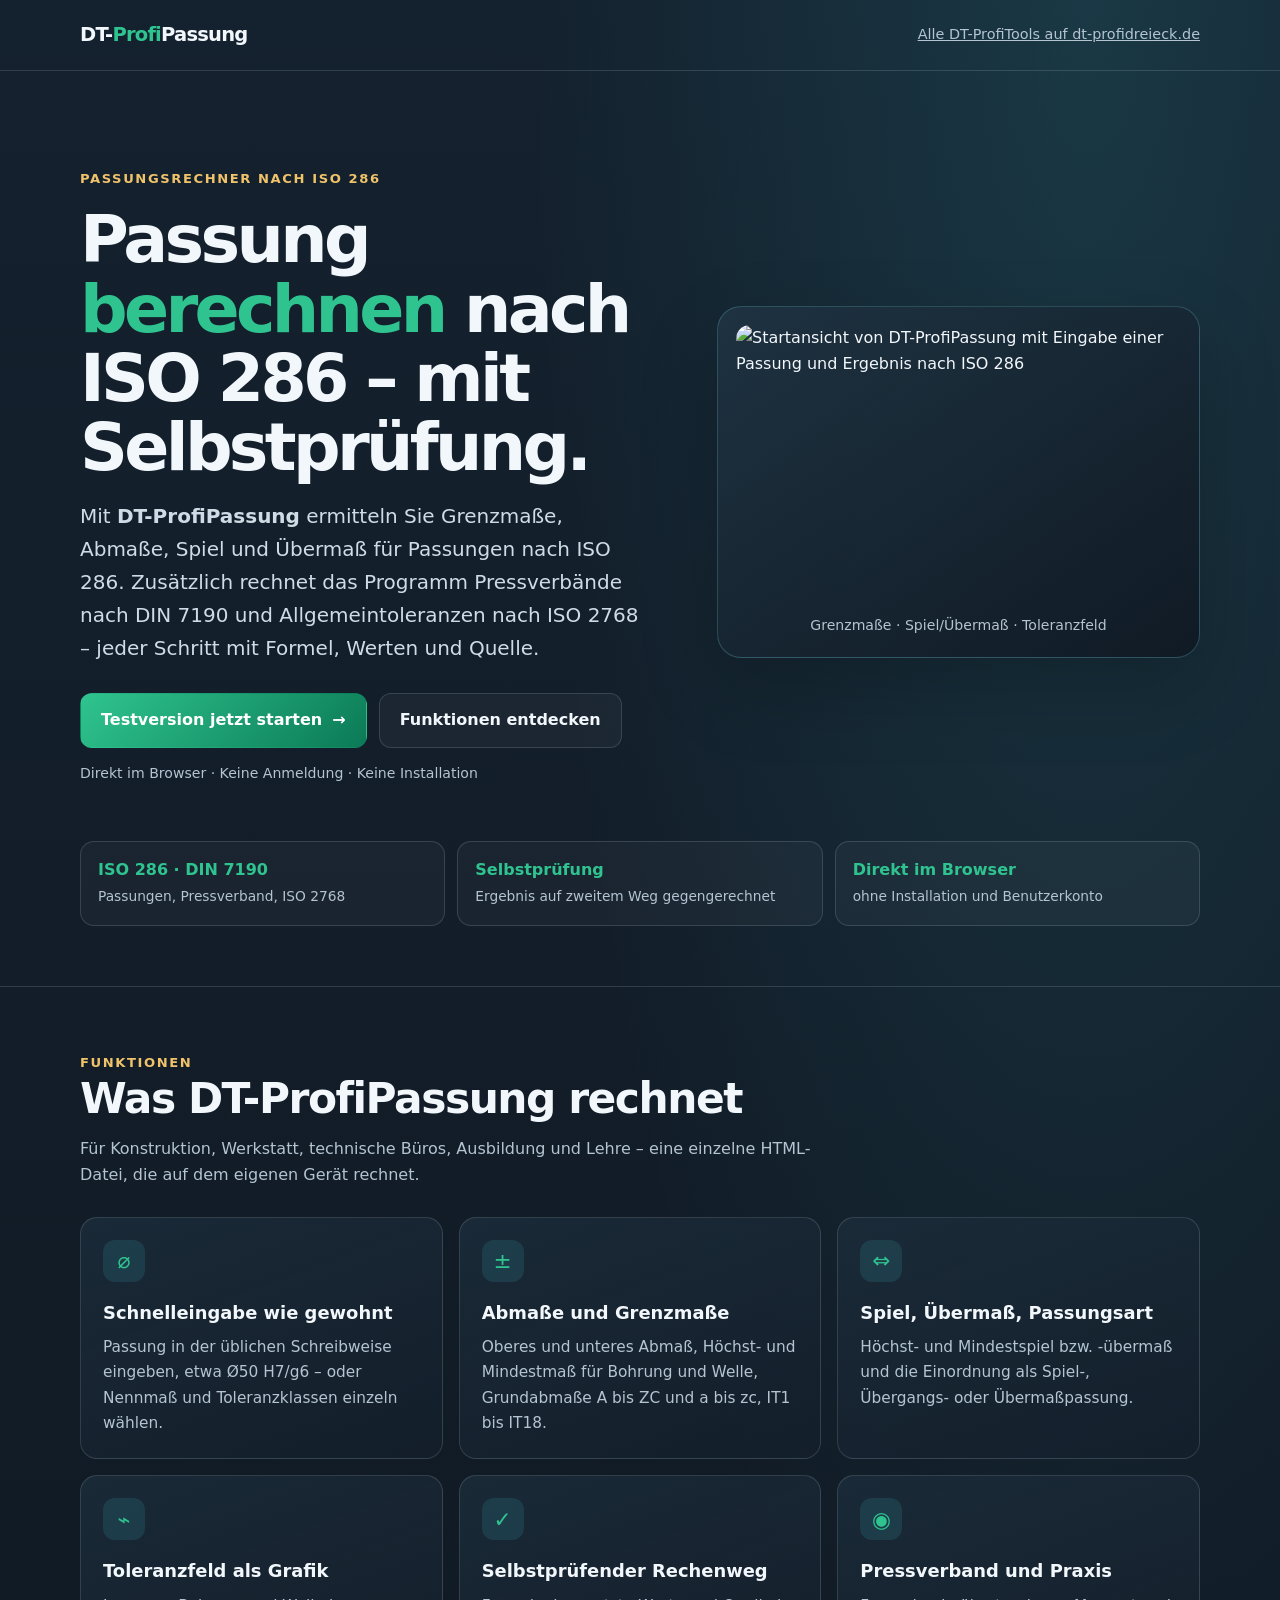
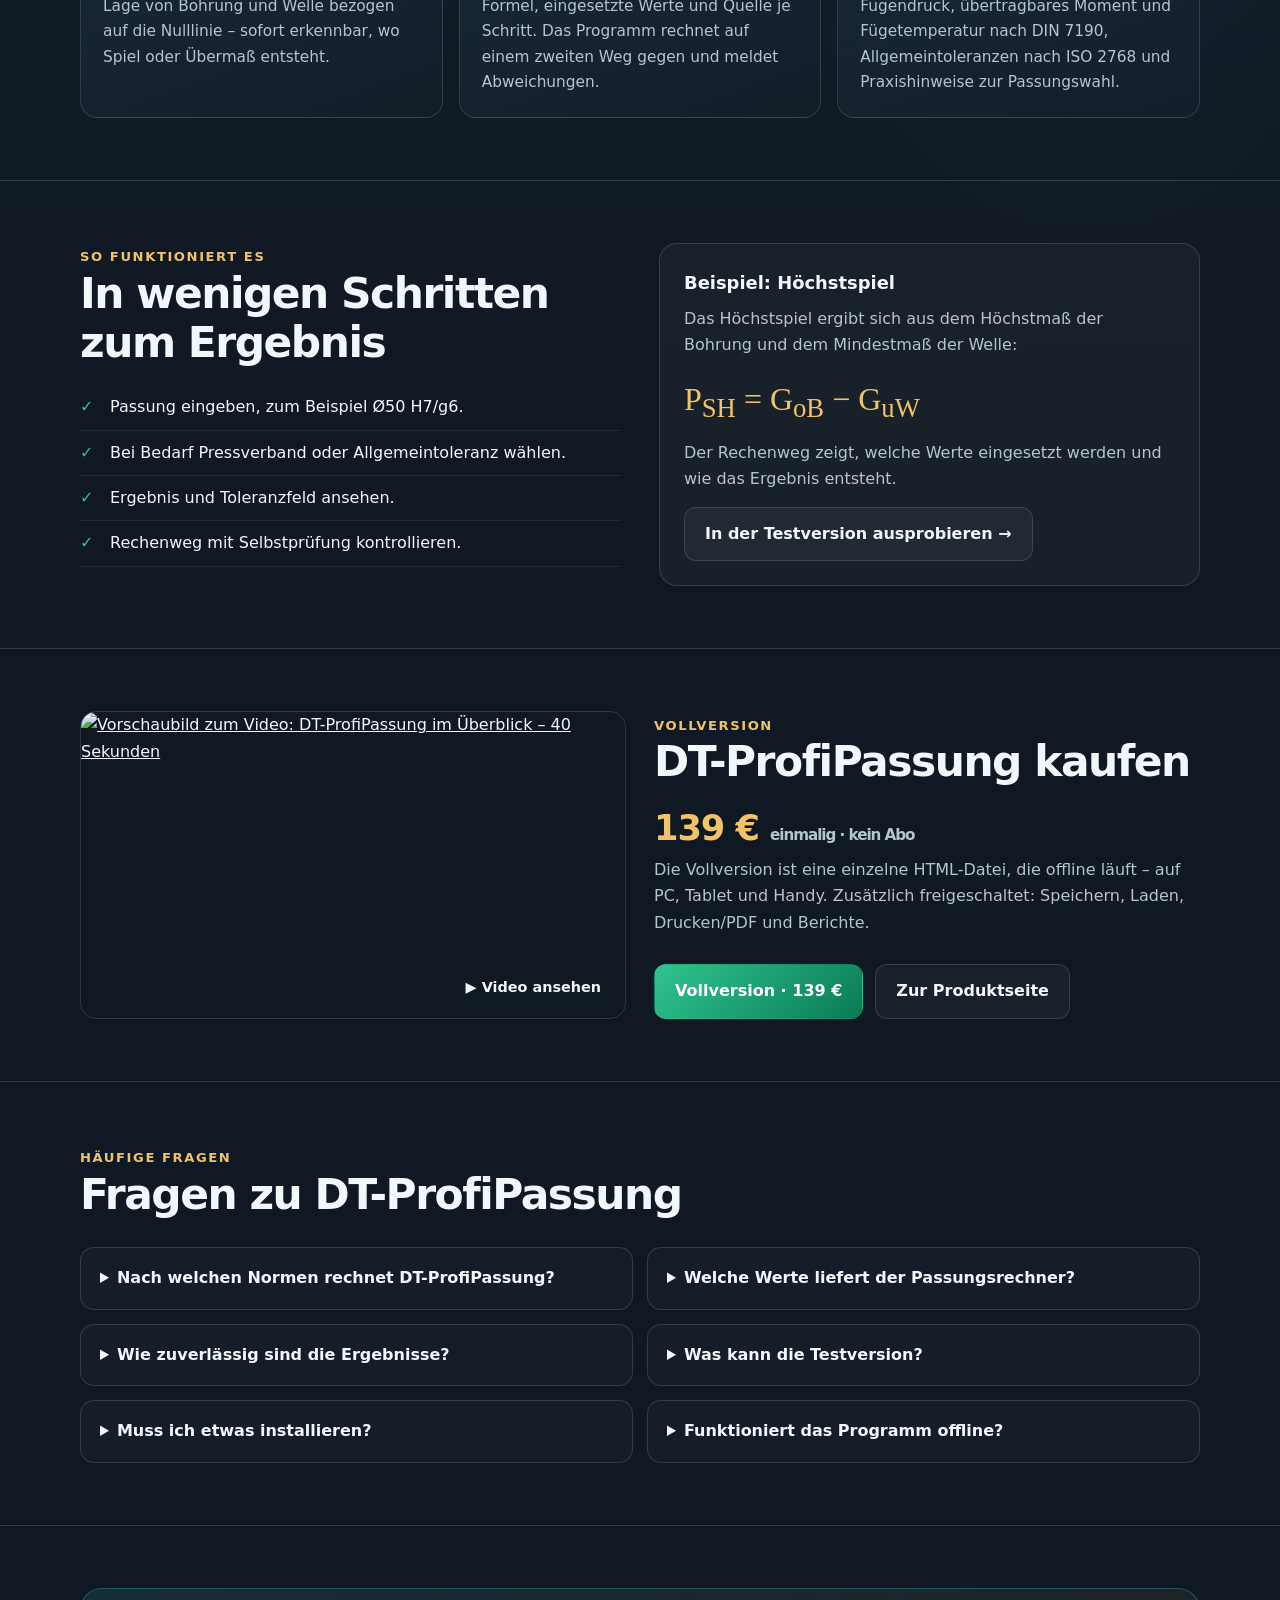
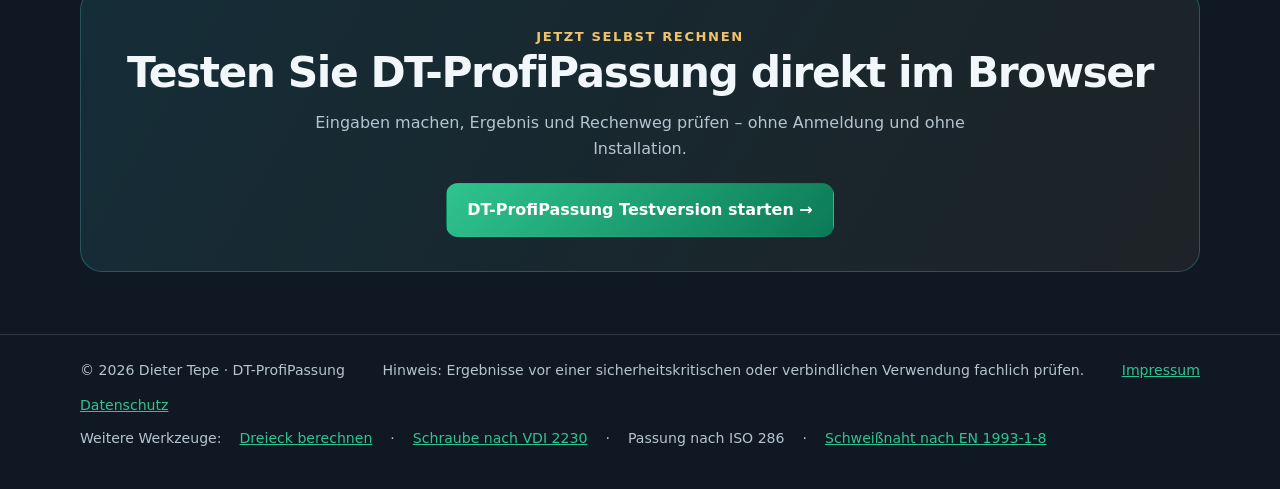
==== index.html @ 878b6ccb "SEO: Landingpage, sauberer Seitenkopf der Testversion, gueltige Sitemap - index.html als eigene Land" ====
<!DOCTYPE html>
<html lang="de">
<head>
  <meta charset="utf-8">
  <meta name="viewport" content="width=device-width, initial-scale=1">
  <meta name="robots" content="index, follow, max-image-preview:large, max-snippet:-1, max-video-preview:-1">
  <meta name="theme-color" content="#101923">

  <title>Passung berechnen nach ISO 286 – DT-ProfiPassung | Passungsrechner</title>
  <meta name="description" content="Passung nach ISO 286 online berechnen: Grenzmaße, Spiel, Übermaß, Toleranzfeld, Pressverband nach DIN 7190. Mit Rechenweg – gratis im Browser testen.">
  <meta name="author" content="Dieter Tepe">

  <link rel="canonical" href="https://dietertepe.github.io/dt-profipassung-web/">
  <link rel="icon" href="https://dt-profidreieck.de/Landigpage_Daten/favicon.svg" type="image/svg+xml">
  <link rel="icon" href="https://dt-profidreieck.de/Landigpage_Daten/favicon.png" type="image/png" sizes="48x48">
  <link rel="apple-touch-icon" href="https://dt-profidreieck.de/Landigpage_Daten/apple-touch-icon.png">

  <meta property="og:type" content="website">
  <meta property="og:locale" content="de_DE">
  <meta property="og:site_name" content="DT-ProfiTools">
  <meta property="og:title" content="Passung berechnen nach ISO 286 – DT-ProfiPassung | Passungsrechner">
  <meta property="og:description" content="Passung nach ISO 286 online berechnen: Grenzmaße, Spiel, Übermaß, Toleranzfeld, Pressverband nach DIN 7190. Mit Rechenweg – gratis im Browser testen.">
  <meta property="og:url" content="https://dietertepe.github.io/dt-profipassung-web/">
  <meta property="og:image" content="https://dt-profidreieck.de/Passung_Daten/bilder/passung-start.jpg">
  <meta name="twitter:card" content="summary_large_image">

  <script type="application/ld+json">
{
  "@context": "https://schema.org",
  "@graph": [
    {
      "@type": "WebPage",
      "@id": "https://dietertepe.github.io/dt-profipassung-web/#webpage",
      "url": "https://dietertepe.github.io/dt-profipassung-web/",
      "name": "Passung berechnen nach ISO 286 – DT-ProfiPassung | Passungsrechner",
      "description": "Passung nach ISO 286 online berechnen: Grenzmaße, Spiel, Übermaß, Toleranzfeld, Pressverband nach DIN 7190. Mit Rechenweg – gratis im Browser testen.",
      "inLanguage": "de",
      "primaryImageOfPage": "https://dt-profidreieck.de/Passung_Daten/bilder/passung-start.jpg",
      "isPartOf": {
        "@type": "WebSite",
        "name": "DT-ProfiTools",
        "url": "https://dt-profidreieck.de/"
      },
      "mainEntity": {
        "@id": "https://dietertepe.github.io/dt-profipassung-web/#software"
      }
    },
    {
      "@type": "SoftwareApplication",
      "@id": "https://dietertepe.github.io/dt-profipassung-web/#software",
      "name": "DT-ProfiPassung",
      "url": "https://dietertepe.github.io/dt-profipassung-web/DT-ProfiPassung_Testversion.html",
      "applicationCategory": "BusinessApplication",
      "applicationSubCategory": "Passungsrechner nach ISO 286",
      "operatingSystem": "Webbrowser (Windows, macOS, Linux, Android, iOS)",
      "browserRequirements": "JavaScript erforderlich",
      "inLanguage": [
        "de",
        "en",
        "pt"
      ],
      "image": "https://dt-profidreieck.de/Passung_Daten/bilder/passung-start.jpg",
      "description": "Mit DT-ProfiPassung ermitteln Sie Grenzmaße, Abmaße, Spiel und Übermaß für Passungen nach ISO 286. Zusätzlich rechnet das Programm Pressverbände nach DIN 7190 und Allgemeintoleranzen nach ISO 2768 – jeder Schritt mit Formel, Werten und Quelle.",
      "author": {
        "@type": "Person",
        "name": "Dieter Tepe",
        "url": "https://dt-profidreieck.de/"
      },
      "offers": [
        {
          "@type": "Offer",
          "name": "Gratis-Testversion",
          "price": "0.00",
          "priceCurrency": "EUR",
          "availability": "https://schema.org/InStock",
          "url": "https://dietertepe.github.io/dt-profipassung-web/DT-ProfiPassung_Testversion.html"
        },
        {
          "@type": "Offer",
          "name": "Vollversion",
          "price": "139.00",
          "priceCurrency": "EUR",
          "availability": "https://schema.org/InStock",
          "url": "https://www.checkout-ds24.com/product/722972"
        }
      ]
    }
  ]
}
  </script>

  <style>
    :root {
      color-scheme: dark;
      --bg: #101923;
      --panel: #172431;
      --panel2: #1c2c3a;
      --text: #f2f7fb;
      --muted: #b4c4d1;
      --cyan: #42d2df;
      --cyan-dark: #087d8b;
      --gold: #f0c36a;
      --line: rgba(202, 222, 237, .16);
      --max: 1120px;
    }
    * { box-sizing: border-box; }
    html { scroll-behavior: smooth; }
    body {
      margin: 0;
      font-family: system-ui, -apple-system, "Segoe UI", Roboto, Arial, sans-serif;
      color: var(--text);
      background:
        radial-gradient(ellipse at 85% 0%, rgba(66,210,223,.13), transparent 35rem),
        linear-gradient(180deg, #14212e 0%, var(--bg) 55%);
      line-height: 1.65;
    }
    a { color: inherit; }
    .wrap { width: min(calc(100% - 36px), var(--max)); margin-inline: auto; }
    .topline { border-bottom: 1px solid var(--line); }
    .nav {
      min-height: 70px; display: flex; align-items: center; justify-content: space-between;
      gap: 20px; padding-block: 12px;
    }
    .brand { font-weight: 850; letter-spacing: -.04em; font-size: 1.22rem; }
    .brand span { color: var(--cyan); }
    .nav-note { color: var(--muted); font-size: .9rem; }
    .hero { padding: clamp(48px, 8vw, 94px) 0 60px; }
    .hero-grid { display: grid; grid-template-columns: minmax(0, 1.08fr) minmax(280px, .92fr); gap: clamp(28px, 6vw, 70px); align-items: center; }
    .eyebrow {
      display: inline-flex; align-items: center; gap: 9px; color: var(--gold);
      font-size: .82rem; font-weight: 800; letter-spacing: .12em; text-transform: uppercase;
    }
    h1 { margin: 14px 0 18px; max-width: 760px; font-size: clamp(2.35rem, 5.2vw, 4.6rem); line-height: 1.04; letter-spacing: -.055em; }
    h1 em { color: var(--cyan); font-style: normal; }
    .lead { max-width: 680px; color: #d0dce5; font-size: clamp(1.08rem, 1.8vw, 1.25rem); }
    .actions { display: flex; flex-wrap: wrap; gap: 12px; margin-top: 28px; }
    .button {
      display: inline-flex; justify-content: center; align-items: center; gap: 10px;
      min-height: 50px; padding: 13px 20px; border-radius: 12px; text-decoration: none;
      font-weight: 800; border: 1px solid transparent; transition: transform .15s, background .15s;
    }
    .button:hover { transform: translateY(-2px); }
    .primary { color: #062128; background: linear-gradient(135deg, #61e3e9, #31bdce); box-shadow: 0 12px 32px rgba(29, 186, 203, .18); }
    .secondary { background: rgba(255,255,255,.04); border-color: var(--line); }
    .micro { margin-top: 14px; color: var(--muted); font-size: .88rem; }
    .diagram {
      position: relative; padding: 18px; border: 1px solid rgba(117, 210, 223, .25);
      border-radius: 24px; background: linear-gradient(145deg, rgba(31,51,66,.94), rgba(16,25,35,.92));
      box-shadow: 0 30px 80px rgba(0,0,0,.2);
    }
    .diagram img { display: block; width: 100%; height: auto; border-radius: 14px; }
    .diagram-caption { padding: 10px 8px 2px; color: var(--muted); font-size: .88rem; text-align: center; }
    .trust-row { display: grid; grid-template-columns: repeat(3,1fr); gap: 12px; margin-top: 42px; }
    .trust { border: 1px solid var(--line); border-radius: 14px; background: rgba(255,255,255,.035); padding: 15px 17px; }
    .trust strong { display: block; color: var(--cyan); font-size: 1rem; }
    .trust span { color: var(--muted); font-size: .86rem; }
    section.content { padding: 62px 0; border-top: 1px solid var(--line); }
    .section-head { max-width: 760px; margin-bottom: 28px; }
    h2 { margin: 0 0 12px; font-size: clamp(1.8rem, 3.5vw, 2.65rem); line-height: 1.15; letter-spacing: -.035em; }
    h3 { margin: 0 0 8px; font-size: 1.12rem; }
    p { margin: 0 0 14px; }
    .muted { color: var(--muted); }
    .feature-grid { display: grid; grid-template-columns: repeat(3,1fr); gap: 16px; }
    .feature { padding: 22px; border: 1px solid var(--line); border-radius: 17px; background: linear-gradient(160deg, rgba(28,44,58,.85), rgba(20,31,43,.78)); }
    .feature-icon { width: 42px; height: 42px; display: grid; place-items: center; border-radius: 12px; background: rgba(66,210,223,.12); color: var(--cyan); font-size: 1.35rem; margin-bottom: 16px; }
    .feature p { color: var(--muted); font-size: .96rem; margin: 0; }
    .split { display: grid; grid-template-columns: 1fr 1fr; gap: 38px; align-items: start; }
    .checklist { list-style: none; padding: 0; margin: 18px 0 0; }
    .checklist li { padding: 9px 0 9px 30px; position: relative; border-bottom: 1px solid rgba(202,222,237,.09); }
    .checklist li::before { content: "✓"; position: absolute; left: 0; color: var(--cyan); font-weight: 900; }
    .formula-box { border: 1px solid var(--line); background: rgba(255,255,255,.035); padding: 24px; border-radius: 18px; }
    .formula { font-family: "Cambria Math", "Times New Roman", serif; font-size: clamp(1.3rem, 3vw, 2rem); color: var(--gold); margin: 10px 0; }
    .faq { display: grid; grid-template-columns: 1fr 1fr; gap: 14px; }
    details { border: 1px solid var(--line); border-radius: 14px; padding: 17px 19px; background: rgba(255,255,255,.025); }
    summary { cursor: pointer; font-weight: 800; }
    details p { margin: 12px 0 0; color: var(--muted); }
    .closing { padding: 34px; border-radius: 22px; border: 1px solid rgba(66,210,223,.28); background: linear-gradient(120deg, rgba(66,210,223,.11), rgba(240,195,106,.06)); text-align: center; }
    .closing p { color: var(--muted); max-width: 700px; margin: 0 auto 20px; }
    footer { border-top: 1px solid var(--line); padding: 24px 0 38px; color: var(--muted); font-size: .88rem; }
    footer .footrow { display: flex; flex-wrap: wrap; justify-content: space-between; gap: 12px; }
    footer a { color: var(--cyan); }
    @media (max-width: 780px) {
      .hero-grid, .split { grid-template-columns: 1fr; }
      .diagram { max-width: 560px; margin-inline: auto; }
      .feature-grid { grid-template-columns: 1fr 1fr; }
      .faq { grid-template-columns: 1fr; }
    }
    @media (max-width: 520px) {
      .wrap { width: min(calc(100% - 28px), var(--max)); }
      .nav { align-items: flex-start; flex-direction: column; gap: 2px; }
      .hero { padding-top: 42px; }
      .trust-row, .feature-grid { grid-template-columns: 1fr; }
      .button { width: 100%; }
      .closing { padding: 25px 18px; }
    }
    @media (prefers-reduced-motion: reduce) { html { scroll-behavior: auto; } .button { transition: none; } }
  
    .media-link { display:grid; grid-template-columns: minmax(0,1fr) minmax(0,1fr); gap: 28px; align-items:center; }
    .media-link a.thumb { position:relative; display:block; border-radius:16px; overflow:hidden; border:1px solid var(--line); }
    .media-link a.thumb img { display:block; width:100%; height:auto; }
    .media-link a.thumb span { position:absolute; inset:auto 12px 12px auto; background:rgba(16,25,35,.85); color:var(--text);
      padding:6px 12px; border-radius:999px; font-weight:800; font-size:.9rem; }
    .price { font-size: 2.2rem; font-weight: 850; color: var(--gold); letter-spacing:-.03em; }
    .price small { font-size: .95rem; color: var(--muted); font-weight: 600; }
    .tools { display:flex; flex-wrap:wrap; gap:8px 18px; margin-top:10px; }
    @media (max-width: 780px) { .media-link { grid-template-columns: 1fr; } }

    :root { --cyan: #2fc48f; --cyan-dark: #0b7a56; }
    .primary { background: linear-gradient(135deg, #2fc48f, #0b7a56); color:#fff; box-shadow:none; }
  </style>
</head>
<body>
  <header class="topline">
    <div class="wrap nav">
      <div class="brand">DT-<span>Profi</span>Passung</div>
      <div class="nav-note"><a href="https://dt-profidreieck.de/">Alle DT-ProfiTools auf dt-profidreieck.de</a></div>
    </div>
  </header>

  <main>
    <section class="hero">
      <div class="wrap">
        <div class="hero-grid">
          <div>
            <div class="eyebrow">Passungsrechner nach ISO 286</div>
            <h1>Passung <em>berechnen</em> nach ISO 286 – mit Selbstprüfung.</h1>
            <p class="lead">Mit <strong>DT-ProfiPassung</strong> ermitteln Sie Grenzmaße, Abmaße, Spiel und Übermaß für Passungen nach ISO 286. Zusätzlich rechnet das Programm Pressverbände nach DIN 7190 und Allgemeintoleranzen nach ISO 2768 – jeder Schritt mit Formel, Werten und Quelle.</p>
            <div class="actions">
              <a class="button primary" href="https://dietertepe.github.io/dt-profipassung-web/DT-ProfiPassung_Testversion.html">Testversion jetzt starten <span aria-hidden="true">→</span></a>
              <a class="button secondary" href="#funktionen">Funktionen entdecken</a>
            </div>
            <p class="micro">Direkt im Browser · Keine Anmeldung · Keine Installation</p>
          </div>
          <div class="diagram">
            <img src="https://dt-profidreieck.de/Passung_Daten/bilder/passung-start.jpg" width="1344" height="842" fetchpriority="high" decoding="async" alt="Startansicht von DT-ProfiPassung mit Eingabe einer Passung und Ergebnis nach ISO 286">
            <div class="diagram-caption">Grenzmaße · Spiel/Übermaß · Toleranzfeld</div>
          </div>
        </div>
        <div class="trust-row" aria-label="Wichtige Eigenschaften">
          <div class="trust"><strong>ISO 286 · DIN 7190</strong><span>Passungen, Pressverband, ISO 2768</span></div>
          <div class="trust"><strong>Selbstprüfung</strong><span>Ergebnis auf zweitem Weg gegengerechnet</span></div>
          <div class="trust"><strong>Direkt im Browser</strong><span>ohne Installation und Benutzerkonto</span></div>
        </div>
      </div>
    </section>

    <section class="content" id="funktionen">
      <div class="wrap">
        <div class="section-head">
          <div class="eyebrow">Funktionen</div>
          <h2>Was DT-ProfiPassung rechnet</h2>
          <p class="muted">Für Konstruktion, Werkstatt, technische Büros, Ausbildung und Lehre – eine einzelne HTML-Datei, die auf dem eigenen Gerät rechnet.</p>
        </div>
        <div class="feature-grid">
          <article class="feature">
            <div class="feature-icon" aria-hidden="true">⌀</div>
            <h3>Schnelleingabe wie gewohnt</h3>
            <p>Passung in der üblichen Schreibweise eingeben, etwa Ø50 H7/g6 – oder Nennmaß und Toleranzklassen einzeln wählen.</p>
          </article>
          <article class="feature">
            <div class="feature-icon" aria-hidden="true">±</div>
            <h3>Abmaße und Grenzmaße</h3>
            <p>Oberes und unteres Abmaß, Höchst- und Mindestmaß für Bohrung und Welle, Grundabmaße A bis ZC und a bis zc, IT1 bis IT18.</p>
          </article>
          <article class="feature">
            <div class="feature-icon" aria-hidden="true">⇔</div>
            <h3>Spiel, Übermaß, Passungsart</h3>
            <p>Höchst- und Mindestspiel bzw. -übermaß und die Einordnung als Spiel-, Übergangs- oder Übermaßpassung.</p>
          </article>
          <article class="feature">
            <div class="feature-icon" aria-hidden="true">⌁</div>
            <h3>Toleranzfeld als Grafik</h3>
            <p>Lage von Bohrung und Welle bezogen auf die Nulllinie – sofort erkennbar, wo Spiel oder Übermaß entsteht.</p>
          </article>
          <article class="feature">
            <div class="feature-icon" aria-hidden="true">✓</div>
            <h3>Selbstprüfender Rechenweg</h3>
            <p>Formel, eingesetzte Werte und Quelle je Schritt. Das Programm rechnet auf einem zweiten Weg gegen und meldet Abweichungen.</p>
          </article>
          <article class="feature">
            <div class="feature-icon" aria-hidden="true">◉</div>
            <h3>Pressverband und Praxis</h3>
            <p>Fugendruck, übertragbares Moment und Fügetemperatur nach DIN 7190, Allgemeintoleranzen nach ISO 2768 und Praxishinweise zur Passungswahl.</p>
          </article>
        </div>
      </div>
    </section>

    <section class="content">
      <div class="wrap split">
        <div>
          <div class="eyebrow">So funktioniert es</div>
          <h2>In wenigen Schritten zum Ergebnis</h2>
          <ul class="checklist">
            <li>Passung eingeben, zum Beispiel Ø50 H7/g6.</li>
            <li>Bei Bedarf Pressverband oder Allgemeintoleranz wählen.</li>
            <li>Ergebnis und Toleranzfeld ansehen.</li>
            <li>Rechenweg mit Selbstprüfung kontrollieren.</li>
          </ul>
        </div>
        <aside class="formula-box">
          <h3>Beispiel: Höchstspiel</h3>
          <p class="muted">Das Höchstspiel ergibt sich aus dem Höchstmaß der Bohrung und dem Mindestmaß der Welle:</p>
          <div class="formula">P<sub>SH</sub> = G<sub>oB</sub> − G<sub>uW</sub></div>
          <p class="muted">Der Rechenweg zeigt, welche Werte eingesetzt werden und wie das Ergebnis entsteht.</p>
          <a href="https://dietertepe.github.io/dt-profipassung-web/DT-ProfiPassung_Testversion.html" class="button secondary">In der Testversion ausprobieren →</a>
        </aside>
      </div>
    </section>

    <section class="content" id="video">
      <div class="wrap media-link">
        <a class="thumb" href="https://dt-profidreieck.de/videos/passung-iso-286.html">
          <img src="https://dt-profidreieck.de/Passung_Daten/bilder/passung-start.jpg" width="1280" height="720" loading="lazy" alt="Vorschaubild zum Video: DT-ProfiPassung im Überblick – 40 Sekunden">
          <span>▶ Video ansehen</span>
        </a>
        <div>
          <div class="eyebrow">Vollversion</div>
          <h2>DT-ProfiPassung kaufen</h2>
          <div class="price">139 € <small>einmalig · kein Abo</small></div>
          <p class="muted">Die Vollversion ist eine einzelne HTML-Datei, die offline läuft – auf PC, Tablet und Handy. Zusätzlich freigeschaltet: Speichern, Laden, Drucken/PDF und Berichte.</p>
          <div class="actions">
            <a class="button primary" rel="nofollow" href="https://www.checkout-ds24.com/product/722972">Vollversion · 139 €</a>
            <a class="button secondary" href="https://dt-profidreieck.de/#passung">Zur Produktseite</a>
          </div>
        </div>
      </div>
    </section>

    <section class="content">
      <div class="wrap">
        <div class="section-head">
          <div class="eyebrow">Häufige Fragen</div>
          <h2>Fragen zu DT-ProfiPassung</h2>
        </div>
        <div class="faq">
          <details>
            <summary>Nach welchen Normen rechnet DT-ProfiPassung?</summary>
            <p>Passungen nach ISO 286, Pressverbände nach DIN 7190 und Allgemeintoleranzen nach ISO 2768.</p>
          </details>
          <details>
            <summary>Welche Werte liefert der Passungsrechner?</summary>
            <p>Abmaße, Höchst- und Mindestmaße, Spiel bzw. Übermaß, Passungsart und das Toleranzfeld als Grafik.</p>
          </details>
          <details>
            <summary>Wie zuverlässig sind die Ergebnisse?</summary>
            <p>Das Programm rechnet jedes Ergebnis auf einem zweiten Weg gegen und meldet Abweichungen. Vor verbindlicher Verwendung bitte gegen die Originalnorm prüfen.</p>
          </details>
          <details>
            <summary>Was kann die Testversion?</summary>
            <p>Sie rechnet in vollem Umfang. Gesperrt sind nur die Ausgaben: Speichern, Öffnen, Drucken und der Word-Bericht.</p>
          </details>
          <details>
            <summary>Muss ich etwas installieren?</summary>
            <p>Nein. Die Testversion läuft direkt im Browser, ohne Anmeldung und ohne Installation.</p>
          </details>
          <details>
            <summary>Funktioniert das Programm offline?</summary>
            <p>Ja. Alle Berechnungen laufen auf dem eigenen Gerät; es werden keine Daten an Server übertragen.</p>
          </details>
        </div>
      </div>
    </section>

    <section class="content">
      <div class="wrap">
        <div class="closing">
          <div class="eyebrow">Jetzt selbst rechnen</div>
          <h2>Testen Sie DT-ProfiPassung direkt im Browser</h2>
          <p>Eingaben machen, Ergebnis und Rechenweg prüfen – ohne Anmeldung und ohne Installation.</p>
          <a class="button primary" href="https://dietertepe.github.io/dt-profipassung-web/DT-ProfiPassung_Testversion.html">DT-ProfiPassung Testversion starten →</a>
        </div>
      </div>
    </section>
  </main>

  <footer>
    <div class="wrap">
      <div class="footrow">
        <span>© <span id="year">2026</span> Dieter Tepe · DT-ProfiPassung</span>
        <span>Hinweis: Ergebnisse vor einer sicherheitskritischen oder verbindlichen Verwendung fachlich prüfen.</span>
        <a href="https://dt-profidreieck.de/impressum.html">Impressum</a>
        <a href="https://dt-profidreieck.de/datenschutz.html">Datenschutz</a>
      </div>
      <nav class="tools" aria-label="Weitere Testversionen">Weitere Werkzeuge: <a href="https://dietertepe.github.io/test-dreieck/">Dreieck berechnen</a> · <a href="https://dietertepe.github.io/dt-profischraube-web/">Schraube nach VDI 2230</a> · <span>Passung nach ISO 286</span> · <a href="https://dietertepe.github.io/dt-profischweissnaht-web/">Schweißnaht nach EN 1993-1-8</a></nav>
    </div>
  </footer>
  <script>
    document.getElementById("year").textContent = new Date().getFullYear();
  </script>
</body>
</html>
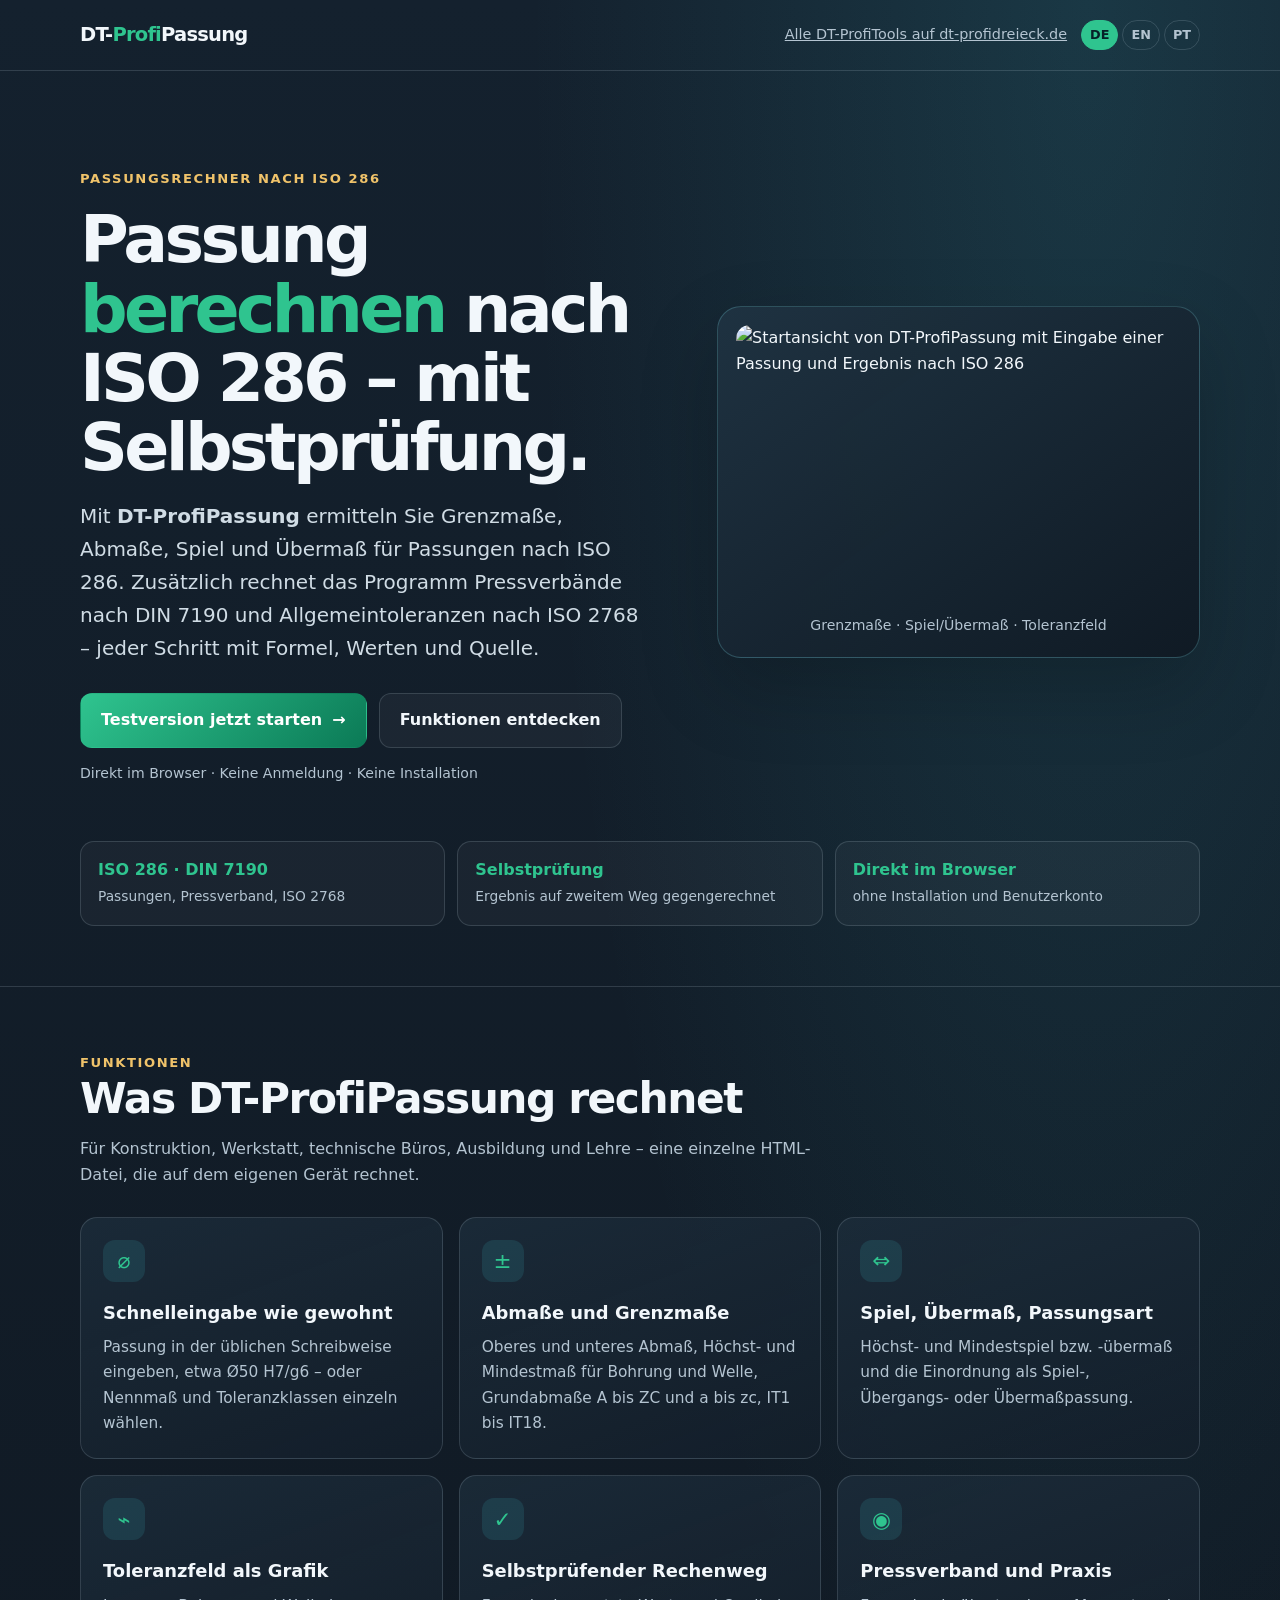
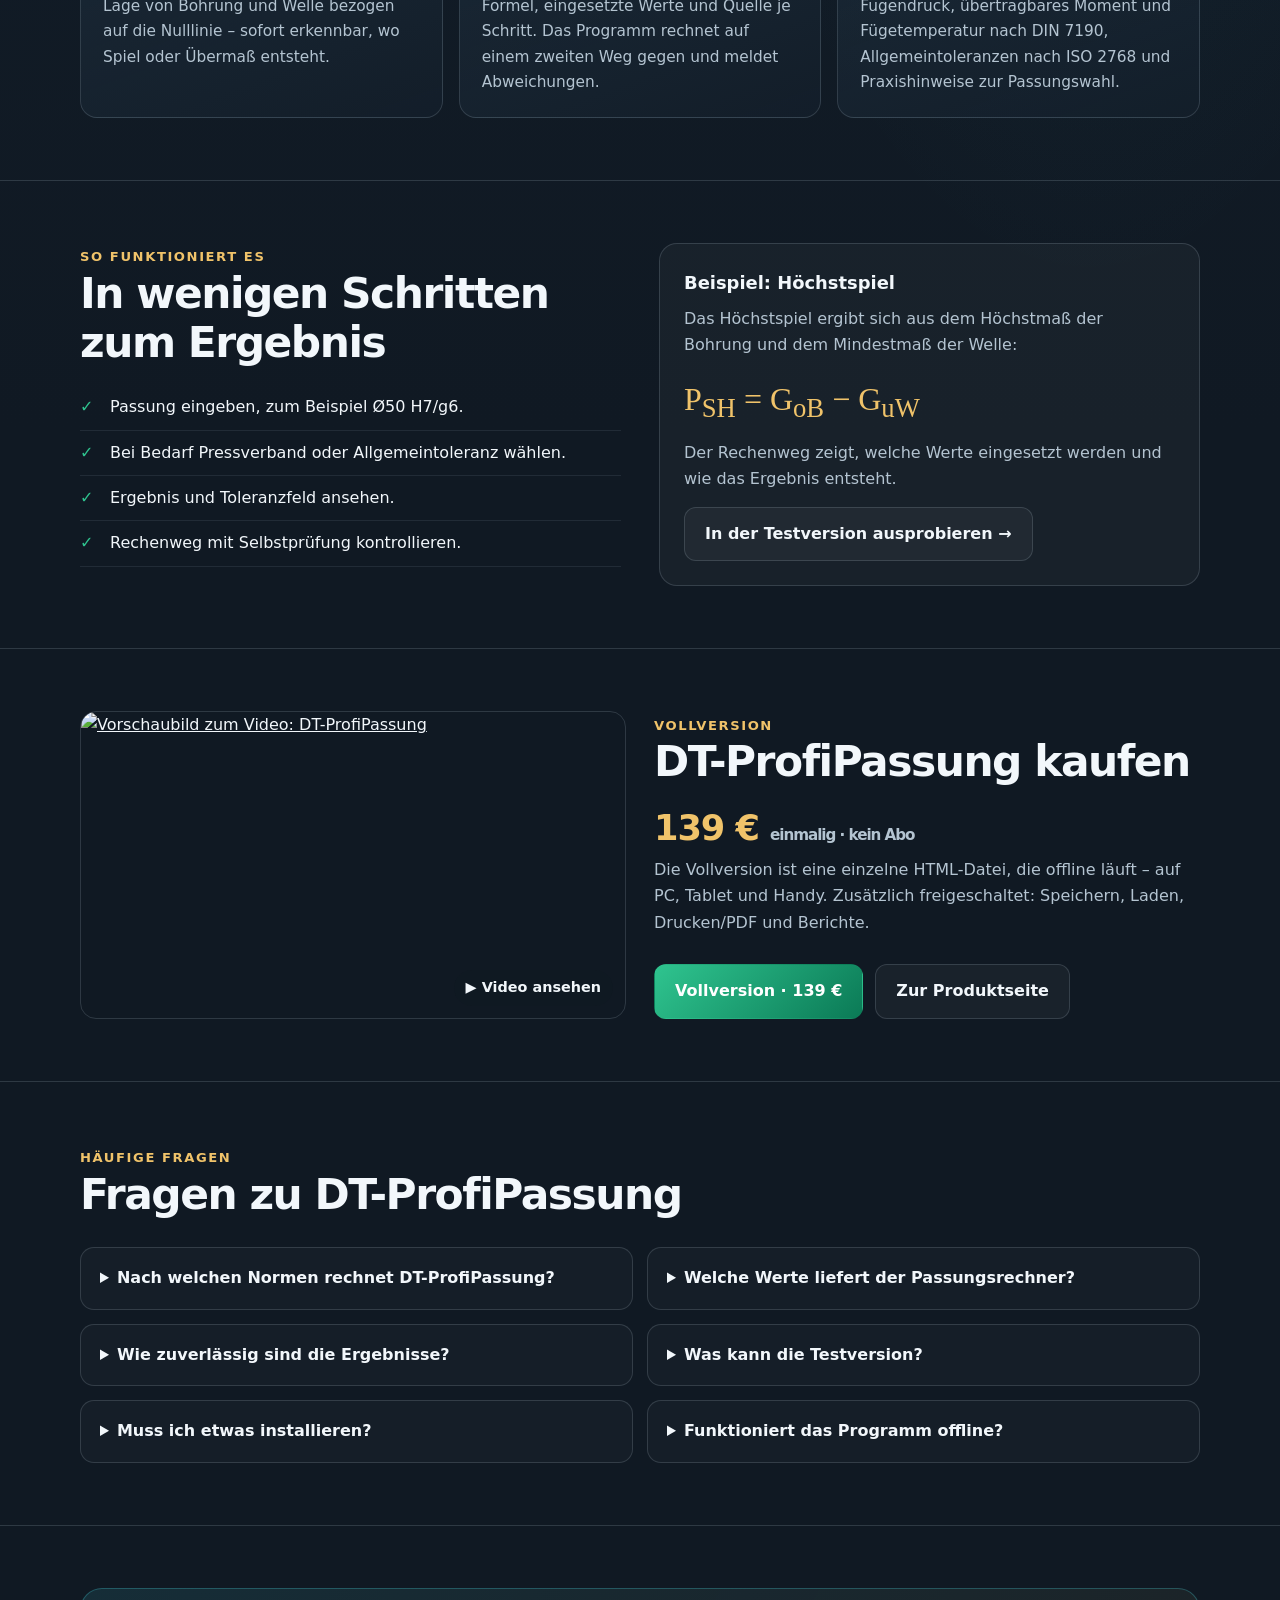
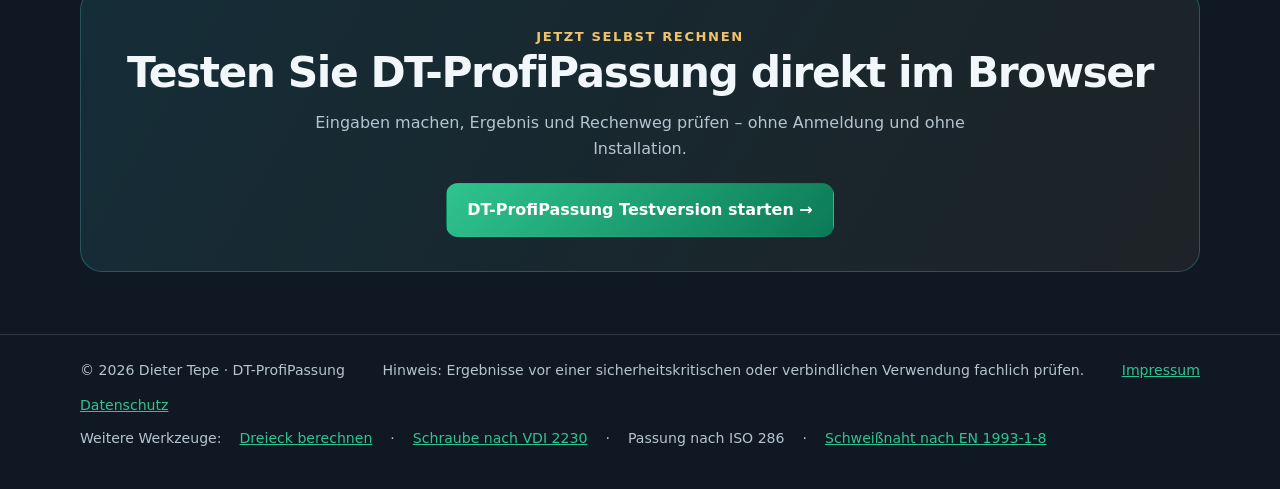
==== commit cda4169d: "Sprachen: Startseite auf Englisch (/en/) und Portugiesisch-Brasilien (/pt/) - en/index.html und pt/i" ====
--- a/index.html
+++ b/index.html
@@ -6,24 +6,31 @@
   <meta name="robots" content="index, follow, max-image-preview:large, max-snippet:-1, max-video-preview:-1">
   <meta name="theme-color" content="#101923">
 
-  <title>Passung berechnen nach ISO 286 – DT-ProfiPassung | Passungsrechner</title>
+  <title>Passung berechnen nach ISO 286 | DT-ProfiPassung</title>
   <meta name="description" content="Passung nach ISO 286 online berechnen: Grenzmaße, Spiel, Übermaß, Toleranzfeld, Pressverband nach DIN 7190. Mit Rechenweg – gratis im Browser testen.">
   <meta name="author" content="Dieter Tepe">
 
   <link rel="canonical" href="https://dietertepe.github.io/dt-profipassung-web/">
+  <link rel="alternate" hreflang="de" href="https://dietertepe.github.io/dt-profipassung-web/">
+  <link rel="alternate" hreflang="en" href="https://dietertepe.github.io/dt-profipassung-web/en/">
+  <link rel="alternate" hreflang="pt" href="https://dietertepe.github.io/dt-profipassung-web/pt/">
+  <link rel="alternate" hreflang="x-default" href="https://dietertepe.github.io/dt-profipassung-web/">
   <link rel="icon" href="https://dt-profidreieck.de/Landigpage_Daten/favicon.svg" type="image/svg+xml">
   <link rel="icon" href="https://dt-profidreieck.de/Landigpage_Daten/favicon.png" type="image/png" sizes="48x48">
   <link rel="apple-touch-icon" href="https://dt-profidreieck.de/Landigpage_Daten/apple-touch-icon.png">
 
   <meta property="og:type" content="website">
   <meta property="og:locale" content="de_DE">
+  <meta property="og:locale:alternate" content="en_US">
+  <meta property="og:locale:alternate" content="pt_BR">
   <meta property="og:site_name" content="DT-ProfiTools">
-  <meta property="og:title" content="Passung berechnen nach ISO 286 – DT-ProfiPassung | Passungsrechner">
+  <meta property="og:title" content="Passung berechnen nach ISO 286 | DT-ProfiPassung">
   <meta property="og:description" content="Passung nach ISO 286 online berechnen: Grenzmaße, Spiel, Übermaß, Toleranzfeld, Pressverband nach DIN 7190. Mit Rechenweg – gratis im Browser testen.">
   <meta property="og:url" content="https://dietertepe.github.io/dt-profipassung-web/">
   <meta property="og:image" content="https://dt-profidreieck.de/Passung_Daten/bilder/passung-start.jpg">
   <meta name="twitter:card" content="summary_large_image">
 
+  <!-- AUTOMATISCH ERZEUGT mit _sprachen/startseiten.py (Repo dt-profidreieck-web) – nicht von Hand bearbeiten -->
   <script type="application/ld+json">
 {
   "@context": "https://schema.org",
@@ -32,7 +39,7 @@
       "@type": "WebPage",
       "@id": "https://dietertepe.github.io/dt-profipassung-web/#webpage",
       "url": "https://dietertepe.github.io/dt-profipassung-web/",
-      "name": "Passung berechnen nach ISO 286 – DT-ProfiPassung | Passungsrechner",
+      "name": "Passung berechnen nach ISO 286 | DT-ProfiPassung",
       "description": "Passung nach ISO 286 online berechnen: Grenzmaße, Spiel, Übermaß, Toleranzfeld, Pressverband nach DIN 7190. Mit Rechenweg – gratis im Browser testen.",
       "inLanguage": "de",
       "primaryImageOfPage": "https://dt-profidreieck.de/Passung_Daten/bilder/passung-start.jpg",
@@ -53,11 +60,11 @@
       "applicationCategory": "BusinessApplication",
       "applicationSubCategory": "Passungsrechner nach ISO 286",
       "operatingSystem": "Webbrowser (Windows, macOS, Linux, Android, iOS)",
-      "browserRequirements": "JavaScript erforderlich",
+      "browserRequirements": "JavaScript",
       "inLanguage": [
         "de",
         "en",
-        "pt"
+        "pt-BR"
       ],
       "image": "https://dt-profidreieck.de/Passung_Daten/bilder/passung-start.jpg",
       "description": "Mit DT-ProfiPassung ermitteln Sie Grenzmaße, Abmaße, Spiel und Übermaß für Passungen nach ISO 286. Zusätzlich rechnet das Programm Pressverbände nach DIN 7190 und Allgemeintoleranzen nach ISO 2768 – jeder Schritt mit Formel, Werten und Quelle.",
@@ -69,7 +76,7 @@
       "offers": [
         {
           "@type": "Offer",
-          "name": "Gratis-Testversion",
+          "name": "Testversion jetzt starten",
           "price": "0.00",
           "priceCurrency": "EUR",
           "availability": "https://schema.org/InStock",
@@ -205,6 +212,11 @@
     .tools { display:flex; flex-wrap:wrap; gap:8px 18px; margin-top:10px; }
     @media (max-width: 780px) { .media-link { grid-template-columns: 1fr; } }
 
+  
+    .langs { display:inline-flex; gap:4px; margin-left:14px; }
+    .langs a { text-decoration:none; font-size:.8rem; font-weight:800; padding:3px 8px; border-radius:999px; border:1px solid var(--line); color:var(--muted); }
+    .langs a[aria-current="page"] { background:var(--cyan); border-color:var(--cyan); color:#062128; }
+
     :root { --cyan: #2fc48f; --cyan-dark: #0b7a56; }
     .primary { background: linear-gradient(135deg, #2fc48f, #0b7a56); color:#fff; box-shadow:none; }
   </style>
@@ -213,7 +225,7 @@
   <header class="topline">
     <div class="wrap nav">
       <div class="brand">DT-<span>Profi</span>Passung</div>
-      <div class="nav-note"><a href="https://dt-profidreieck.de/">Alle DT-ProfiTools auf dt-profidreieck.de</a></div>
+      <div class="nav-note"><a href="https://dt-profidreieck.de/">Alle DT-ProfiTools auf dt-profidreieck.de</a><nav class="langs" aria-label="Sprache"><a href="https://dietertepe.github.io/dt-profipassung-web/" hreflang="de" lang="de" aria-current="page">DE</a><a href="https://dietertepe.github.io/dt-profipassung-web/en/" hreflang="en" lang="en">EN</a><a href="https://dietertepe.github.io/dt-profipassung-web/pt/" hreflang="pt" lang="pt">PT</a></nav></div>
     </div>
   </header>
 
@@ -236,7 +248,7 @@
             <div class="diagram-caption">Grenzmaße · Spiel/Übermaß · Toleranzfeld</div>
           </div>
         </div>
-        <div class="trust-row" aria-label="Wichtige Eigenschaften">
+        <div class="trust-row" aria-label="Funktionen">
           <div class="trust"><strong>ISO 286 · DIN 7190</strong><span>Passungen, Pressverband, ISO 2768</span></div>
           <div class="trust"><strong>Selbstprüfung</strong><span>Ergebnis auf zweitem Weg gegengerechnet</span></div>
           <div class="trust"><strong>Direkt im Browser</strong><span>ohne Installation und Benutzerkonto</span></div>
@@ -311,7 +323,7 @@
     <section class="content" id="video">
       <div class="wrap media-link">
         <a class="thumb" href="https://dt-profidreieck.de/videos/passung-iso-286.html">
-          <img src="https://dt-profidreieck.de/Passung_Daten/bilder/passung-start.jpg" width="1280" height="720" loading="lazy" alt="Vorschaubild zum Video: DT-ProfiPassung im Überblick – 40 Sekunden">
+          <img src="https://dt-profidreieck.de/Passung_Daten/bilder/passung-start.jpg" width="1280" height="720" loading="lazy" alt="Vorschaubild zum Video: DT-ProfiPassung">
           <span>▶ Video ansehen</span>
         </a>
         <div>
@@ -382,7 +394,7 @@
         <a href="https://dt-profidreieck.de/impressum.html">Impressum</a>
         <a href="https://dt-profidreieck.de/datenschutz.html">Datenschutz</a>
       </div>
-      <nav class="tools" aria-label="Weitere Testversionen">Weitere Werkzeuge: <a href="https://dietertepe.github.io/test-dreieck/">Dreieck berechnen</a> · <a href="https://dietertepe.github.io/dt-profischraube-web/">Schraube nach VDI 2230</a> · <span>Passung nach ISO 286</span> · <a href="https://dietertepe.github.io/dt-profischweissnaht-web/">Schweißnaht nach EN 1993-1-8</a></nav>
+      <nav class="tools" aria-label="Weitere Werkzeuge:">Weitere Werkzeuge: <a href="https://dietertepe.github.io/test-dreieck/">Dreieck berechnen</a> · <a href="https://dietertepe.github.io/dt-profischraube-web/">Schraube nach VDI 2230</a> · <span>Passung nach ISO 286</span> · <a href="https://dietertepe.github.io/dt-profischweissnaht-web/">Schweißnaht nach EN 1993-1-8</a></nav>
     </div>
   </footer>
   <script>
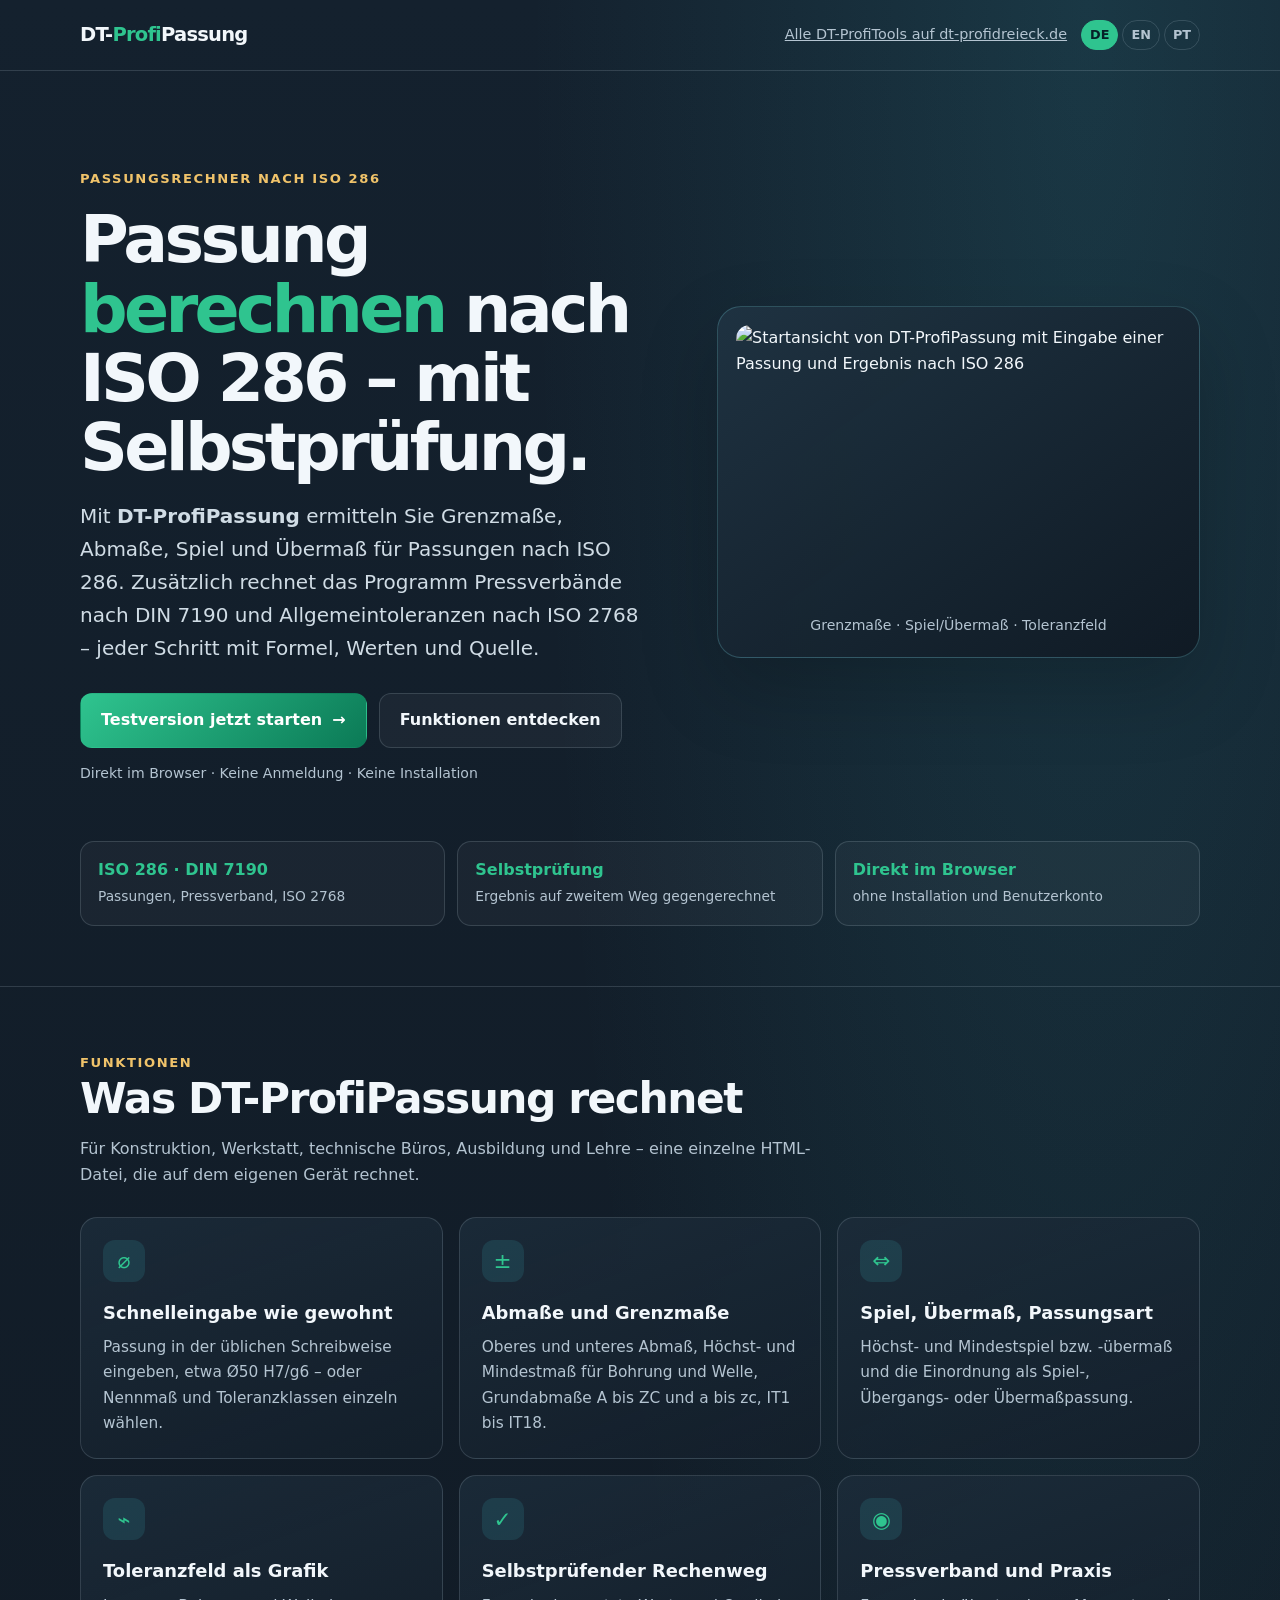
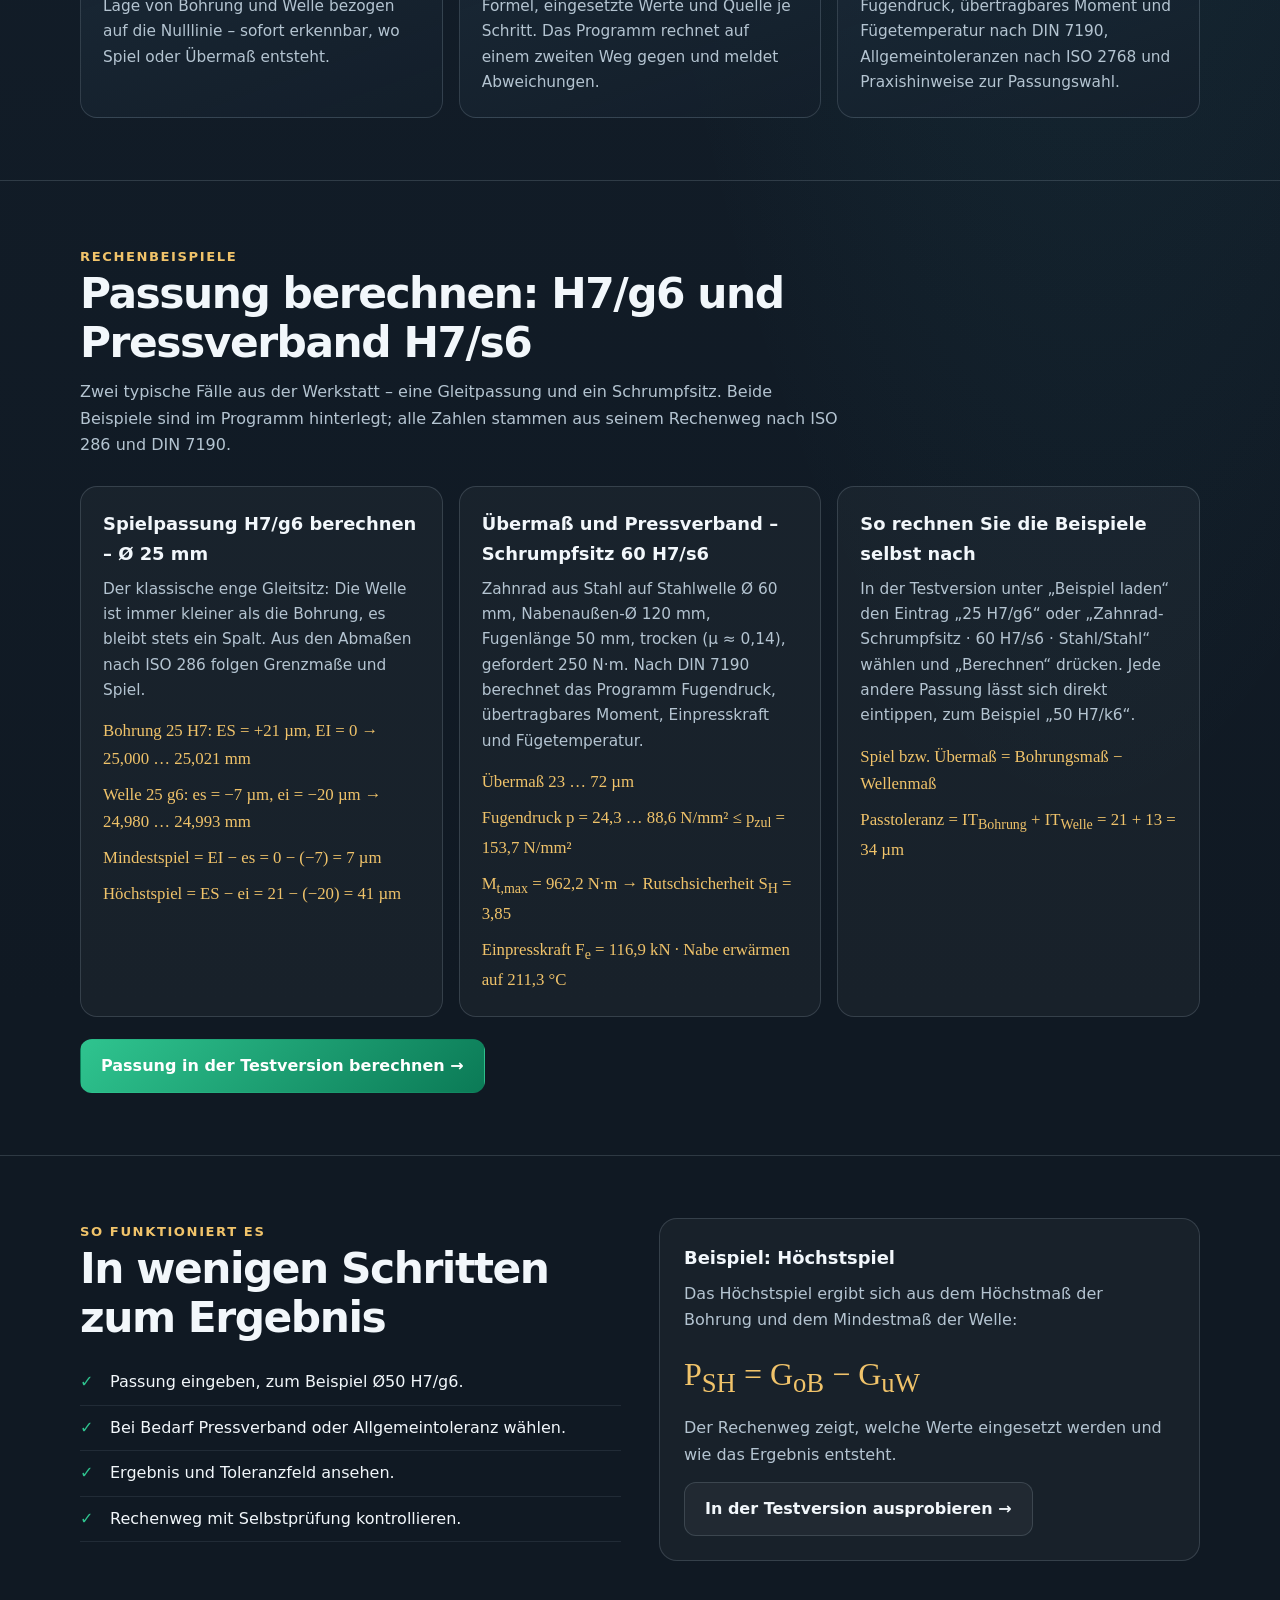
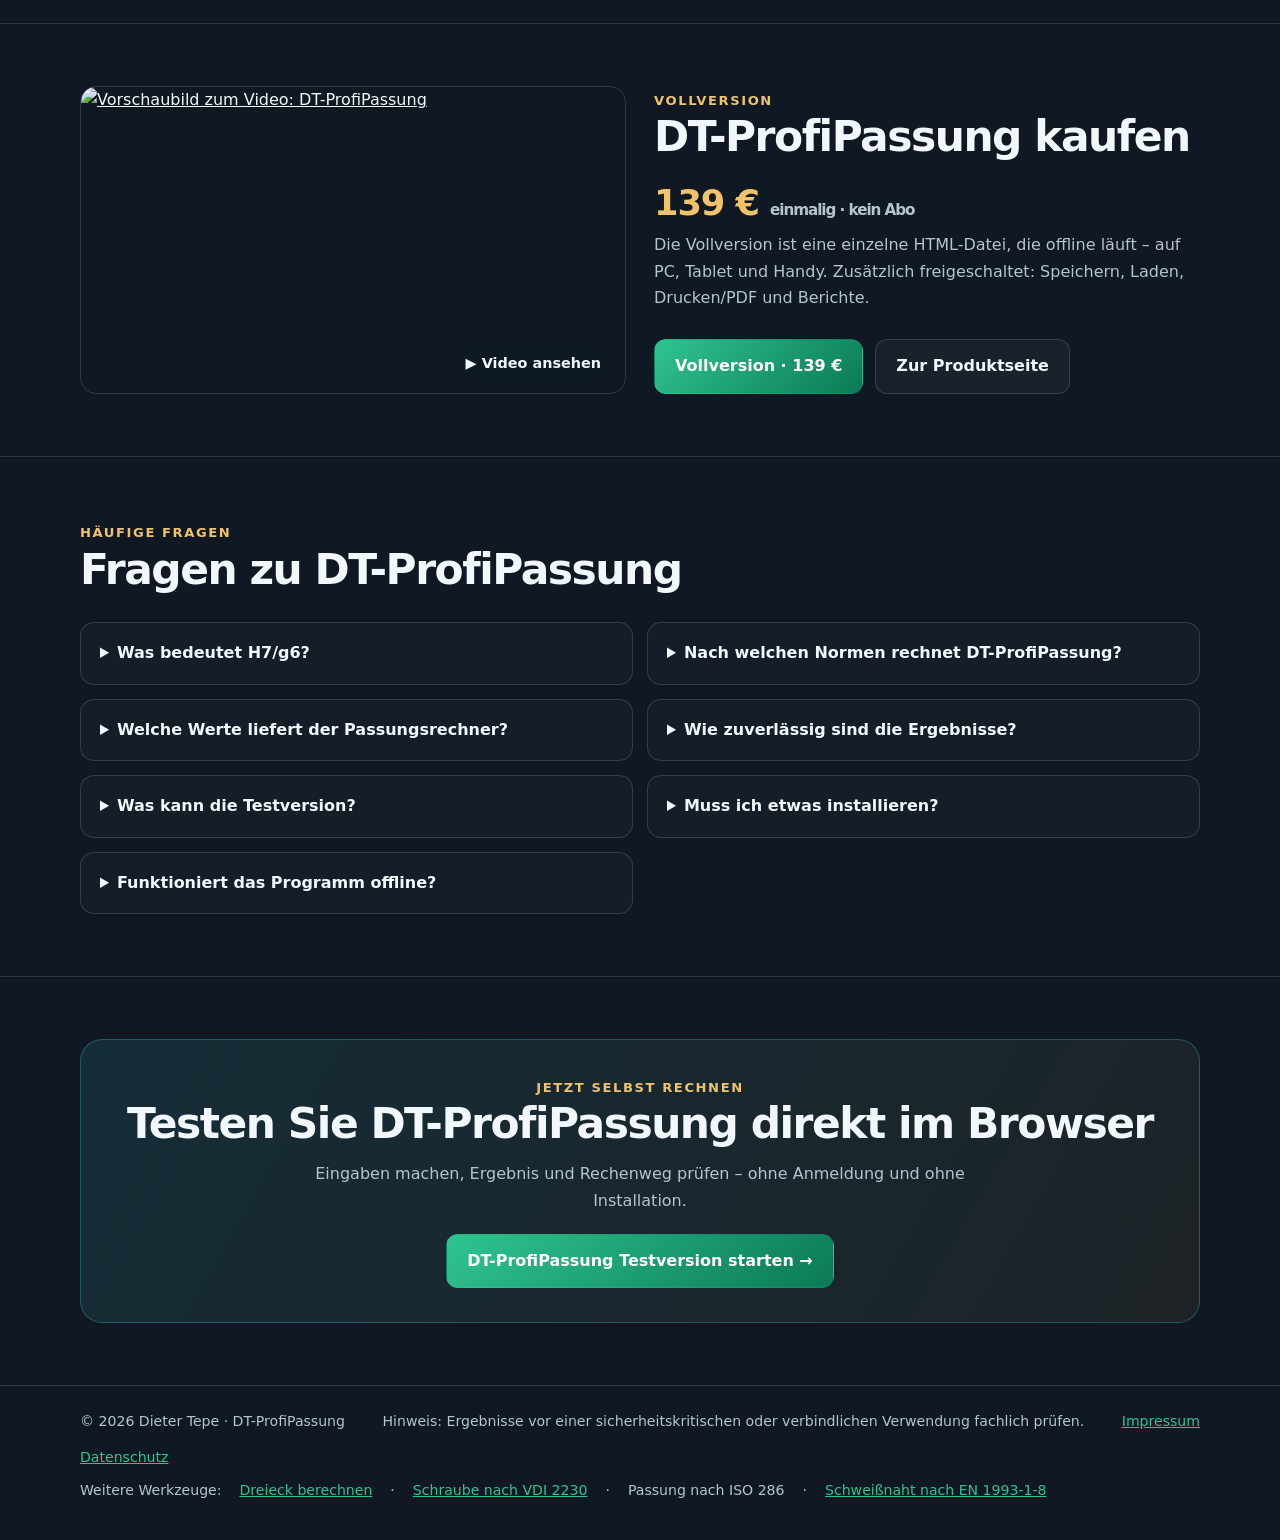
==== commit 3ff7a159: "Passungs-Startseite: Rechenbeispiele H7/g6 und Pressverband H7/s6, Titel geschärft (DE/EN/PT) Co-Aut" ====
--- a/index.html
+++ b/index.html
@@ -6,8 +6,8 @@
   <meta name="robots" content="index, follow, max-image-preview:large, max-snippet:-1, max-video-preview:-1">
   <meta name="theme-color" content="#101923">
 
-  <title>Passung berechnen nach ISO 286 | DT-ProfiPassung</title>
-  <meta name="description" content="Passung nach ISO 286 online berechnen: Grenzmaße, Spiel, Übermaß, Toleranzfeld, Pressverband nach DIN 7190. Mit Rechenweg – gratis im Browser testen.">
+  <title>Passungsrechner ISO 286 online – Passung berechnen</title>
+  <meta name="description" content="Passung online berechnen: Grenzmaße, Spiel und Übermaß nach ISO 286, z. B. H7/g6, dazu Pressverband nach DIN 7190 mit Einpresskraft. Kostenlos testen.">
   <meta name="author" content="Dieter Tepe">
 
   <link rel="canonical" href="https://dietertepe.github.io/dt-profipassung-web/">
@@ -24,8 +24,8 @@
   <meta property="og:locale:alternate" content="en_US">
   <meta property="og:locale:alternate" content="pt_BR">
   <meta property="og:site_name" content="DT-ProfiTools">
-  <meta property="og:title" content="Passung berechnen nach ISO 286 | DT-ProfiPassung">
-  <meta property="og:description" content="Passung nach ISO 286 online berechnen: Grenzmaße, Spiel, Übermaß, Toleranzfeld, Pressverband nach DIN 7190. Mit Rechenweg – gratis im Browser testen.">
+  <meta property="og:title" content="Passungsrechner ISO 286 online – Passung berechnen">
+  <meta property="og:description" content="Passung online berechnen: Grenzmaße, Spiel und Übermaß nach ISO 286, z. B. H7/g6, dazu Pressverband nach DIN 7190 mit Einpresskraft. Kostenlos testen.">
   <meta property="og:url" content="https://dietertepe.github.io/dt-profipassung-web/">
   <meta property="og:image" content="https://dt-profidreieck.de/Passung_Daten/bilder/passung-start.jpg">
   <meta name="twitter:card" content="summary_large_image">
@@ -39,8 +39,8 @@
       "@type": "WebPage",
       "@id": "https://dietertepe.github.io/dt-profipassung-web/#webpage",
       "url": "https://dietertepe.github.io/dt-profipassung-web/",
-      "name": "Passung berechnen nach ISO 286 | DT-ProfiPassung",
-      "description": "Passung nach ISO 286 online berechnen: Grenzmaße, Spiel, Übermaß, Toleranzfeld, Pressverband nach DIN 7190. Mit Rechenweg – gratis im Browser testen.",
+      "name": "Passungsrechner ISO 286 online – Passung berechnen",
+      "description": "Passung online berechnen: Grenzmaße, Spiel und Übermaß nach ISO 286, z. B. H7/g6, dazu Pressverband nach DIN 7190 mit Einpresskraft. Kostenlos testen.",
       "inLanguage": "de",
       "primaryImageOfPage": "https://dt-profidreieck.de/Passung_Daten/bilder/passung-start.jpg",
       "isPartOf": {
@@ -90,6 +90,11 @@
           "availability": "https://schema.org/InStock",
           "url": "https://www.checkout-ds24.com/product/722972"
         }
+      ],
+      "featureList": [
+        "Spielpassung H7/g6 berechnen – Ø 25 mm",
+        "Übermaß und Pressverband – Schrumpfsitz 60 H7/s6",
+        "So rechnen Sie die Beispiele selbst nach"
       ]
     }
   ]
@@ -216,6 +221,12 @@
     .langs { display:inline-flex; gap:4px; margin-left:14px; }
     .langs a { text-decoration:none; font-size:.8rem; font-weight:800; padding:3px 8px; border-radius:999px; border:1px solid var(--line); color:var(--muted); }
     .langs a[aria-current="page"] { background:var(--cyan); border-color:var(--cyan); color:#062128; }
+    .task-grid { display: grid; grid-template-columns: repeat(auto-fit, minmax(260px, 1fr)); gap: 16px; }
+    .task { padding: 22px; border: 1px solid var(--line); border-radius: 17px; background: rgba(255,255,255,.035); }
+    .task p { color: var(--muted); font-size: .96rem; }
+    .task-f { font-size: 1.05rem; margin: 8px 0 0; overflow-wrap: anywhere; }
+    .task-cta { margin-top: 22px; }
+    @media (max-width: 780px) { .task-grid { grid-template-columns: 1fr; } }
 
     :root { --cyan: #2fc48f; --cyan-dark: #0b7a56; }
     .primary { background: linear-gradient(135deg, #2fc48f, #0b7a56); color:#fff; box-shadow:none; }
@@ -298,6 +309,41 @@
       </div>
     </section>
 
+    <section class="content" id="aufgaben">
+      <div class="wrap">
+        <div class="section-head">
+          <div class="eyebrow">Rechenbeispiele</div>
+          <h2>Passung berechnen: H7/g6 und Pressverband H7/s6</h2>
+          <p class="muted">Zwei typische Fälle aus der Werkstatt – eine Gleitpassung und ein Schrumpfsitz. Beide Beispiele sind im Programm hinterlegt; alle Zahlen stammen aus seinem Rechenweg nach ISO 286 und DIN 7190.</p>
+        </div>
+        <div class="task-grid">
+          <article class="task" id="h7-g6">
+            <h3>Spielpassung H7/g6 berechnen – Ø 25 mm</h3>
+            <p>Der klassische enge Gleitsitz: Die Welle ist immer kleiner als die Bohrung, es bleibt stets ein Spalt. Aus den Abmaßen nach ISO 286 folgen Grenzmaße und Spiel.</p>
+            <div class="formula task-f">Bohrung 25 H7: ES = +21 µm, EI = 0 → 25,000 … 25,021 mm</div>
+            <div class="formula task-f">Welle 25 g6: es = −7 µm, ei = −20 µm → 24,980 … 24,993 mm</div>
+            <div class="formula task-f">Mindestspiel = EI − es = 0 − (−7) = 7 µm</div>
+            <div class="formula task-f">Höchstspiel = ES − ei = 21 − (−20) = 41 µm</div>
+          </article>
+          <article class="task" id="pressverband">
+            <h3>Übermaß und Pressverband – Schrumpfsitz 60 H7/s6</h3>
+            <p>Zahnrad aus Stahl auf Stahlwelle Ø 60 mm, Nabenaußen-Ø 120 mm, Fugenlänge 50 mm, trocken (µ ≈ 0,14), gefordert 250 N·m. Nach DIN 7190 berechnet das Programm Fugendruck, übertragbares Moment, Einpresskraft und Fügetemperatur.</p>
+            <div class="formula task-f">Übermaß 23 … 72 µm</div>
+            <div class="formula task-f">Fugendruck p = 24,3 … 88,6 N/mm² ≤ p<sub>zul</sub> = 153,7 N/mm²</div>
+            <div class="formula task-f">M<sub>t,max</sub> = 962,2 N·m → Rutschsicherheit S<sub>H</sub> = 3,85</div>
+            <div class="formula task-f">Einpresskraft F<sub>e</sub> = 116,9 kN · Nabe erwärmen auf 211,3 °C</div>
+          </article>
+          <article class="task" id="selbst-rechnen">
+            <h3>So rechnen Sie die Beispiele selbst nach</h3>
+            <p>In der Testversion unter „Beispiel laden“ den Eintrag „25 H7/g6“ oder „Zahnrad-Schrumpfsitz · 60 H7/s6 · Stahl/Stahl“ wählen und „Berechnen“ drücken. Jede andere Passung lässt sich direkt eintippen, zum Beispiel „50 H7/k6“.</p>
+            <div class="formula task-f">Spiel bzw. Übermaß = Bohrungsmaß − Wellenmaß</div>
+            <div class="formula task-f">Passtoleranz = IT<sub>Bohrung</sub> + IT<sub>Welle</sub> = 21 + 13 = 34 µm</div>
+          </article>
+        </div>
+        <div class="actions task-cta"><a class="button primary" href="https://dietertepe.github.io/dt-profipassung-web/DT-ProfiPassung_Testversion.html">Passung in der Testversion berechnen →</a></div>
+      </div>
+    </section>
+
     <section class="content">
       <div class="wrap split">
         <div>
@@ -347,6 +393,10 @@
         </div>
         <div class="faq">
           <details>
+            <summary>Was bedeutet H7/g6?</summary>
+            <p>H7 ist das Toleranzfeld der Bohrung (Grundabmaß H, untere Abweichung 0, Toleranzgrad IT7), g6 das der Welle. Zusammen ergibt das eine Spielpassung: Bei Ø 25 mm liegt das Spiel zwischen 7 und 41 µm.</p>
+          </details>
+          <details>
             <summary>Nach welchen Normen rechnet DT-ProfiPassung?</summary>
             <p>Passungen nach ISO 286, Pressverbände nach DIN 7190 und Allgemeintoleranzen nach ISO 2768.</p>
           </details>
